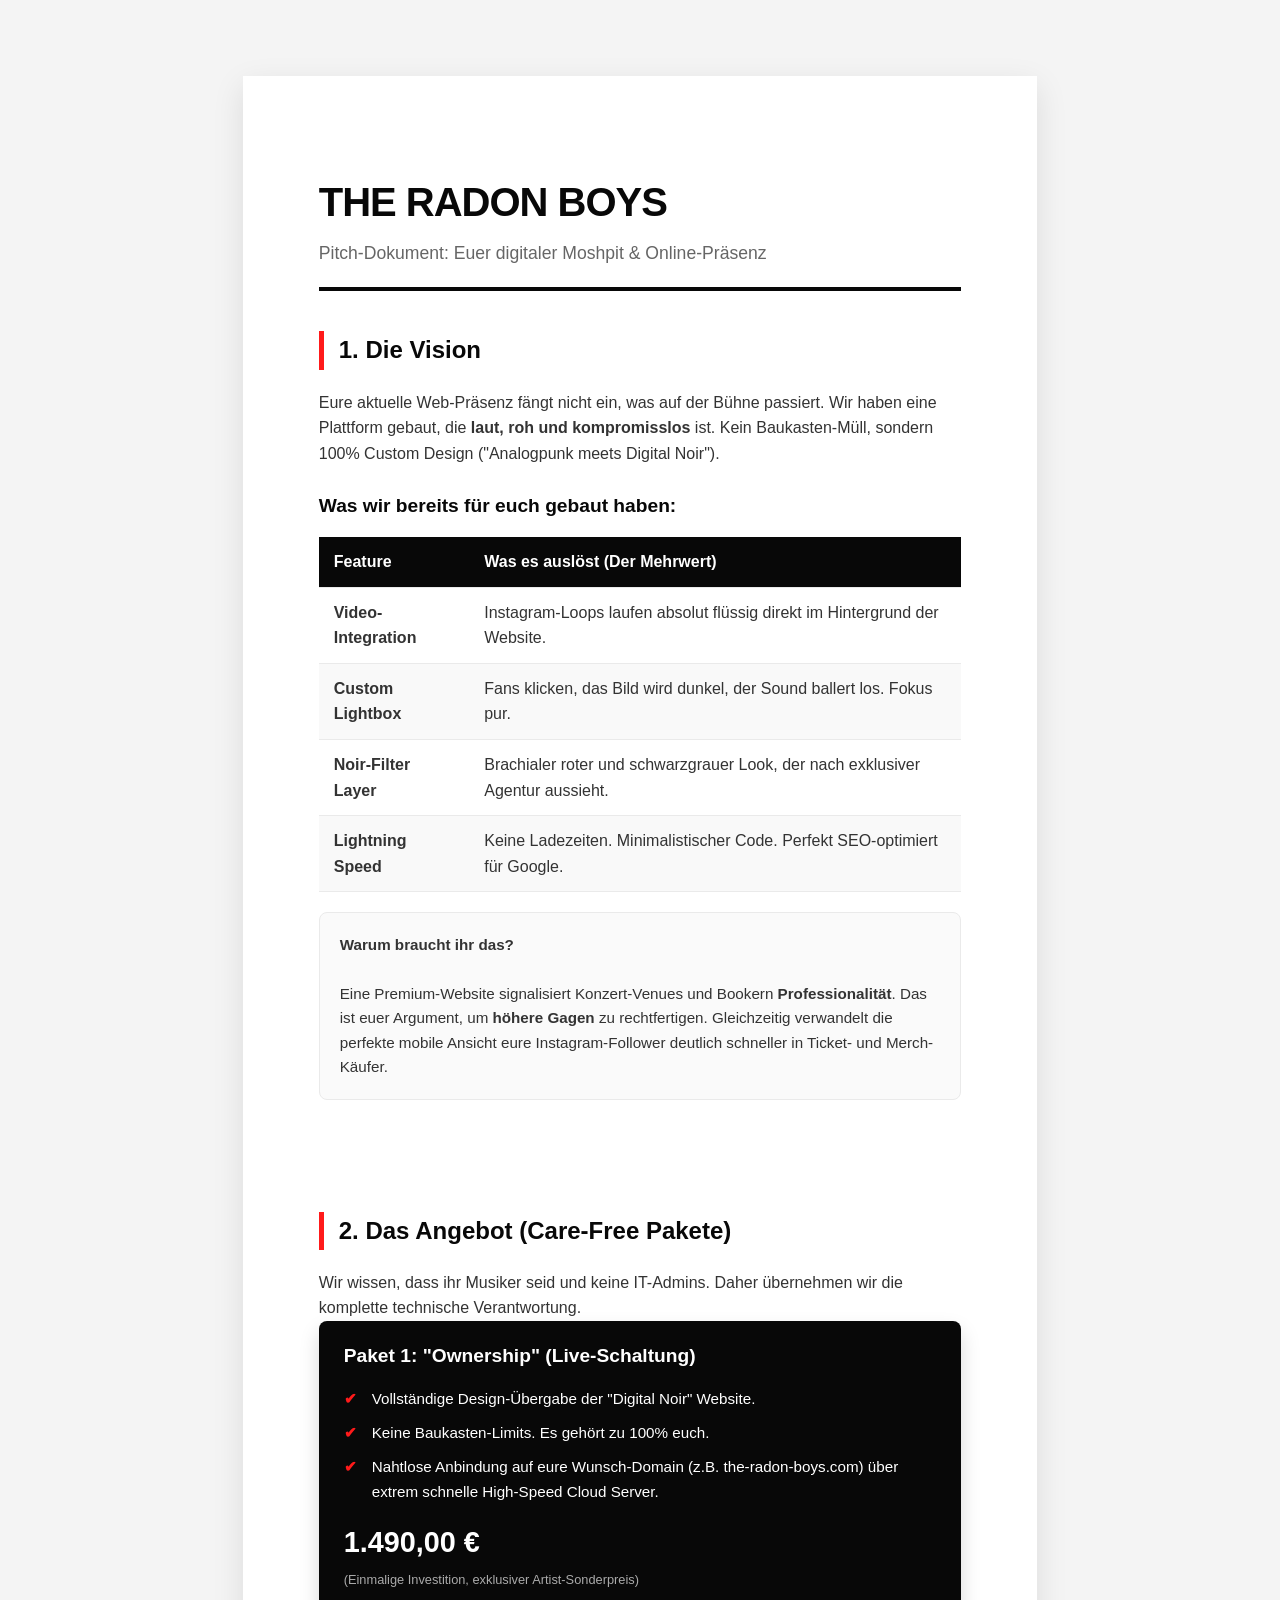
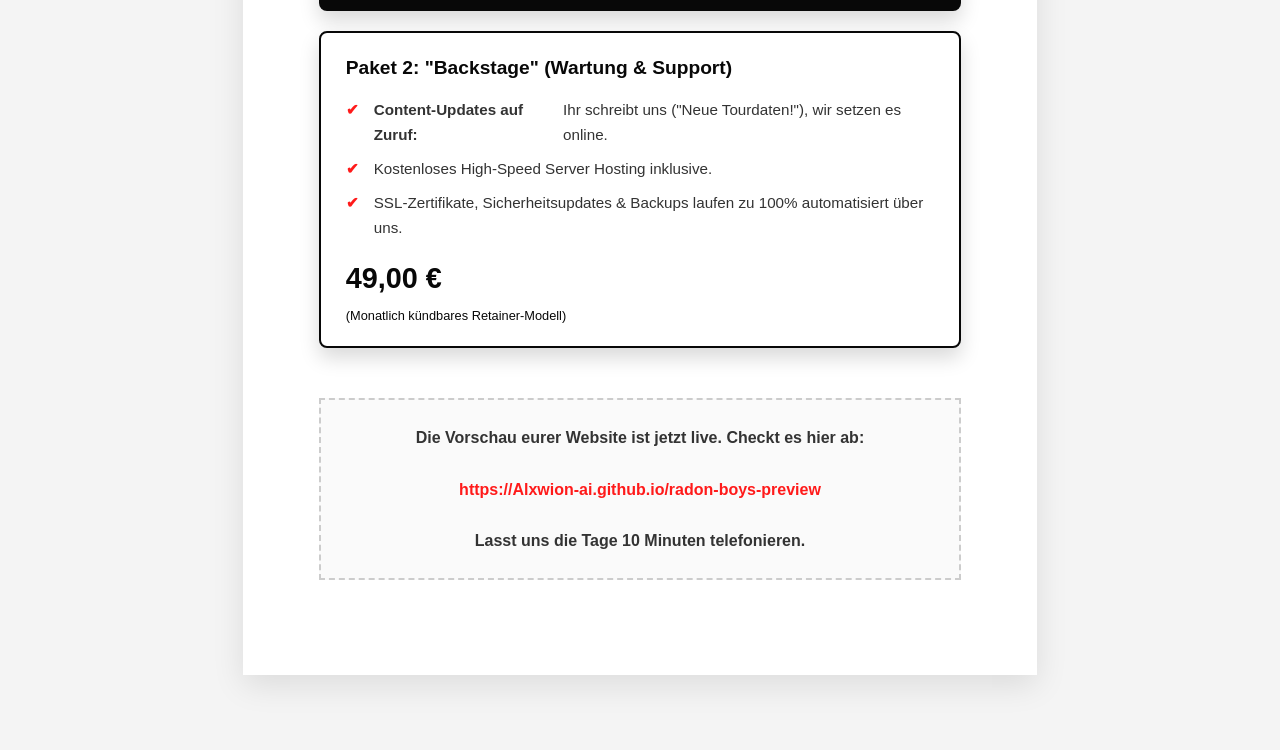
==== Pitch-Deck.html @ 9fa1e7a2 "Final adjustments: Orange Noir style, radioactive logo, and new folk hero image" ====
<!DOCTYPE html>
<html lang="de">
<head>
    <meta charset="UTF-8">
    <meta name="viewport" content="width=device-width, initial-scale=1.0">
    <title>Pitch Deck: The Radon Boys</title>
    <style>
        :root {
            --black: #080808;
            --white: #ffffff;
            --red: #FF1A1A;
            --light-grey: #f4f4f4;
            --dark-grey: #333333;
        }
        * { box-sizing: border-box; margin: 0; padding: 0; }
        body {
            font-family: 'Inter', 'Segoe UI', sans-serif;
            background-color: var(--light-grey);
            color: var(--dark-grey);
            line-height: 1.6;
        }
        /* A4 Paper Simulation */
        .page {
            width: 210mm;
            min-height: 297mm;
            background: var(--white);
            margin: 20mm auto;
            padding: 25mm 20mm;
            box-shadow: 0 10px 30px rgba(0,0,0,0.1);
        }
        
        .header {
            border-bottom: 4px solid var(--black);
            padding-bottom: 20px;
            margin-bottom: 30px;
        }
        .header h1 {
            font-size: 2.5rem;
            color: var(--black);
            text-transform: uppercase;
            letter-spacing: -1px;
            margin-bottom: 5px;
        }
        .header p {
            font-size: 1.1rem;
            color: #666;
            font-weight: 500;
        }

        h2 {
            font-size: 1.5rem;
            color: var(--black);
            border-left: 5px solid var(--red);
            padding-left: 15px;
            margin-top: 40px;
            margin-bottom: 20px;
        }
        h3 {
            font-size: 1.2rem;
            color: var(--black);
            margin-top: 25px;
            margin-bottom: 15px;
        }

        .highlight-box {
            background-color: #FAFAFA;
            border: 1px solid #EAEAEA;
            border-radius: 8px;
            padding: 20px;
            margin: 20px 0;
            font-size: 0.95rem;
        }

        table {
            width: 100%;
            border-collapse: collapse;
            margin-top: 15px;
        }
        th, td {
            text-align: left;
            padding: 12px 15px;
            border-bottom: 1px solid #EAEAEA;
        }
        th { background-color: var(--black); color: var(--white); }
        tr:nth-child(even) { background-color: #F9F9F9; }

        .price-box {
            background: var(--black);
            color: var(--white);
            padding: 20px 25px;
            border-radius: 8px;
            margin-bottom: 20px;
            box-shadow: 0 10px 20px rgba(0,0,0,0.15);
        }
        .price-box h3 { color: var(--white); margin-top: 0; border: none; padding: 0; }
        .price-box ul { list-style: none; margin-top: 15px; }
        .price-box ul li { margin-bottom: 10px; font-size: 0.95rem; display: flex; align-items: flex-start; }
        .price-box ul li::before { content: '✔'; color: var(--red); font-weight: bold; margin-right: 15px; }
        .price-tag { font-size: 1.8rem; font-weight: 800; color: #fff; margin-top: 15px; display: block; }
        .price-subtitle { font-size: 0.8rem; color: #aaa; margin-top: 5px; display: block; }

        .cta-box {
            margin-top: 50px;
            text-align: center;
            padding: 25px;
            background: #FAFAFA;
            border: 2px dashed #CCC;
            font-weight: bold;
        }
        .link { color: var(--red); text-decoration: none; word-break: break-all; }

        /* Print Settings for PDF generation */
        @media print {
            body { background: var(--white); }
            .page { width: 100%; height: auto; margin: 0; padding: 0; box-shadow: none; }
            .price-box { page-break-inside: avoid; -webkit-print-color-adjust: exact; print-color-adjust: exact; }
            th { -webkit-print-color-adjust: exact; print-color-adjust: exact; }
        }
    </style>
</head>
<body>

<div class="page">
    <div class="header">
        <h1>THE RADON BOYS</h1>
        <p>Pitch-Dokument: Euer digitaler Moshpit & Online-Präsenz</p>
    </div>

    <h2>1. Die Vision</h2>
    <p>
        Eure aktuelle Web-Präsenz fängt nicht ein, was auf der Bühne passiert. Wir haben eine Plattform gebaut, die <strong>laut, roh und kompromisslos</strong> ist. Kein Baukasten-Müll, sondern 100% Custom Design ("Analogpunk meets Digital Noir").
    </p>

    <h3>Was wir bereits für euch gebaut haben:</h3>
    <table>
        <thead>
            <tr>
                <th>Feature</th>
                <th>Was es auslöst (Der Mehrwert)</th>
            </tr>
        </thead>
        <tbody>
            <tr>
                <td><strong>Video-Integration</strong></td>
                <td>Instagram-Loops laufen absolut flüssig direkt im Hintergrund der Website.</td>
            </tr>
            <tr>
                <td><strong>Custom Lightbox</strong></td>
                <td>Fans klicken, das Bild wird dunkel, der Sound ballert los. Fokus pur.</td>
            </tr>
            <tr>
                <td><strong>Noir-Filter Layer</strong></td>
                <td>Brachialer roter und schwarzgrauer Look, der nach exklusiver Agentur aussieht.</td>
            </tr>
            <tr>
                <td><strong>Lightning Speed</strong></td>
                <td>Keine Ladezeiten. Minimalistischer Code. Perfekt SEO-optimiert für Google.</td>
            </tr>
        </tbody>
    </table>

    <div class="highlight-box">
        <strong>Warum braucht ihr das?</strong><br><br>
        Eine Premium-Website signalisiert Konzert-Venues und Bookern <strong>Professionalität</strong>. Das ist euer Argument, um <strong>höhere Gagen</strong> zu rechtfertigen. Gleichzeitig verwandelt die perfekte mobile Ansicht eure Instagram-Follower deutlich schneller in Ticket- und Merch-Käufer.
    </div>
<br>
<br>
    <h2>2. Das Angebot (Care-Free Pakete)</h2>
    <p>Wir wissen, dass ihr Musiker seid und keine IT-Admins. Daher übernehmen wir die komplette technische Verantwortung.</p>

    <div class="price-box">
        <h3>Paket 1: "Ownership" (Live-Schaltung)</h3>
        <ul>
            <li>Vollständige Design-Übergabe der "Digital Noir" Website.</li>
            <li>Keine Baukasten-Limits. Es gehört zu 100% euch.</li>
            <li>Nahtlose Anbindung auf eure Wunsch-Domain (z.B. the-radon-boys.com) über extrem schnelle High-Speed Cloud Server.</li>
        </ul>
        <span class="price-tag">1.490,00 €</span>
        <span class="price-subtitle">(Einmalige Investition, exklusiver Artist-Sonderpreis)</span>
    </div>

    <div class="price-box" style="background: #ffffff; color: var(--black); border: 2px solid var(--black);">
        <h3 style="color: var(--black);">Paket 2: "Backstage" (Wartung & Support)</h3>
        <ul style="color: var(--dark-grey);">
            <li><strong>Content-Updates auf Zuruf:</strong> Ihr schreibt uns ("Neue Tourdaten!"), wir setzen es online.</li>
            <li>Kostenloses High-Speed Server Hosting inklusive.</li>
            <li>SSL-Zertifikate, Sicherheitsupdates & Backups laufen zu 100% automatisiert über uns.</li>
        </ul>
        <span class="price-tag" style="color: var(--black);">49,00 €</span>
        <span class="price-subtitle" style="color: var(--black);">(Monatlich kündbares Retainer-Modell)</span>
    </div>

    <div class="cta-box">
        Die Vorschau eurer Website ist jetzt live. Checkt es hier ab:<br><br>
        <a href="https://Alxwion-ai.github.io/radon-boys-preview" class="link">https://Alxwion-ai.github.io/radon-boys-preview</a>
        <br><br>
        Lasst uns die Tage 10 Minuten telefonieren.
    </div>
</div>

</body>
</html>
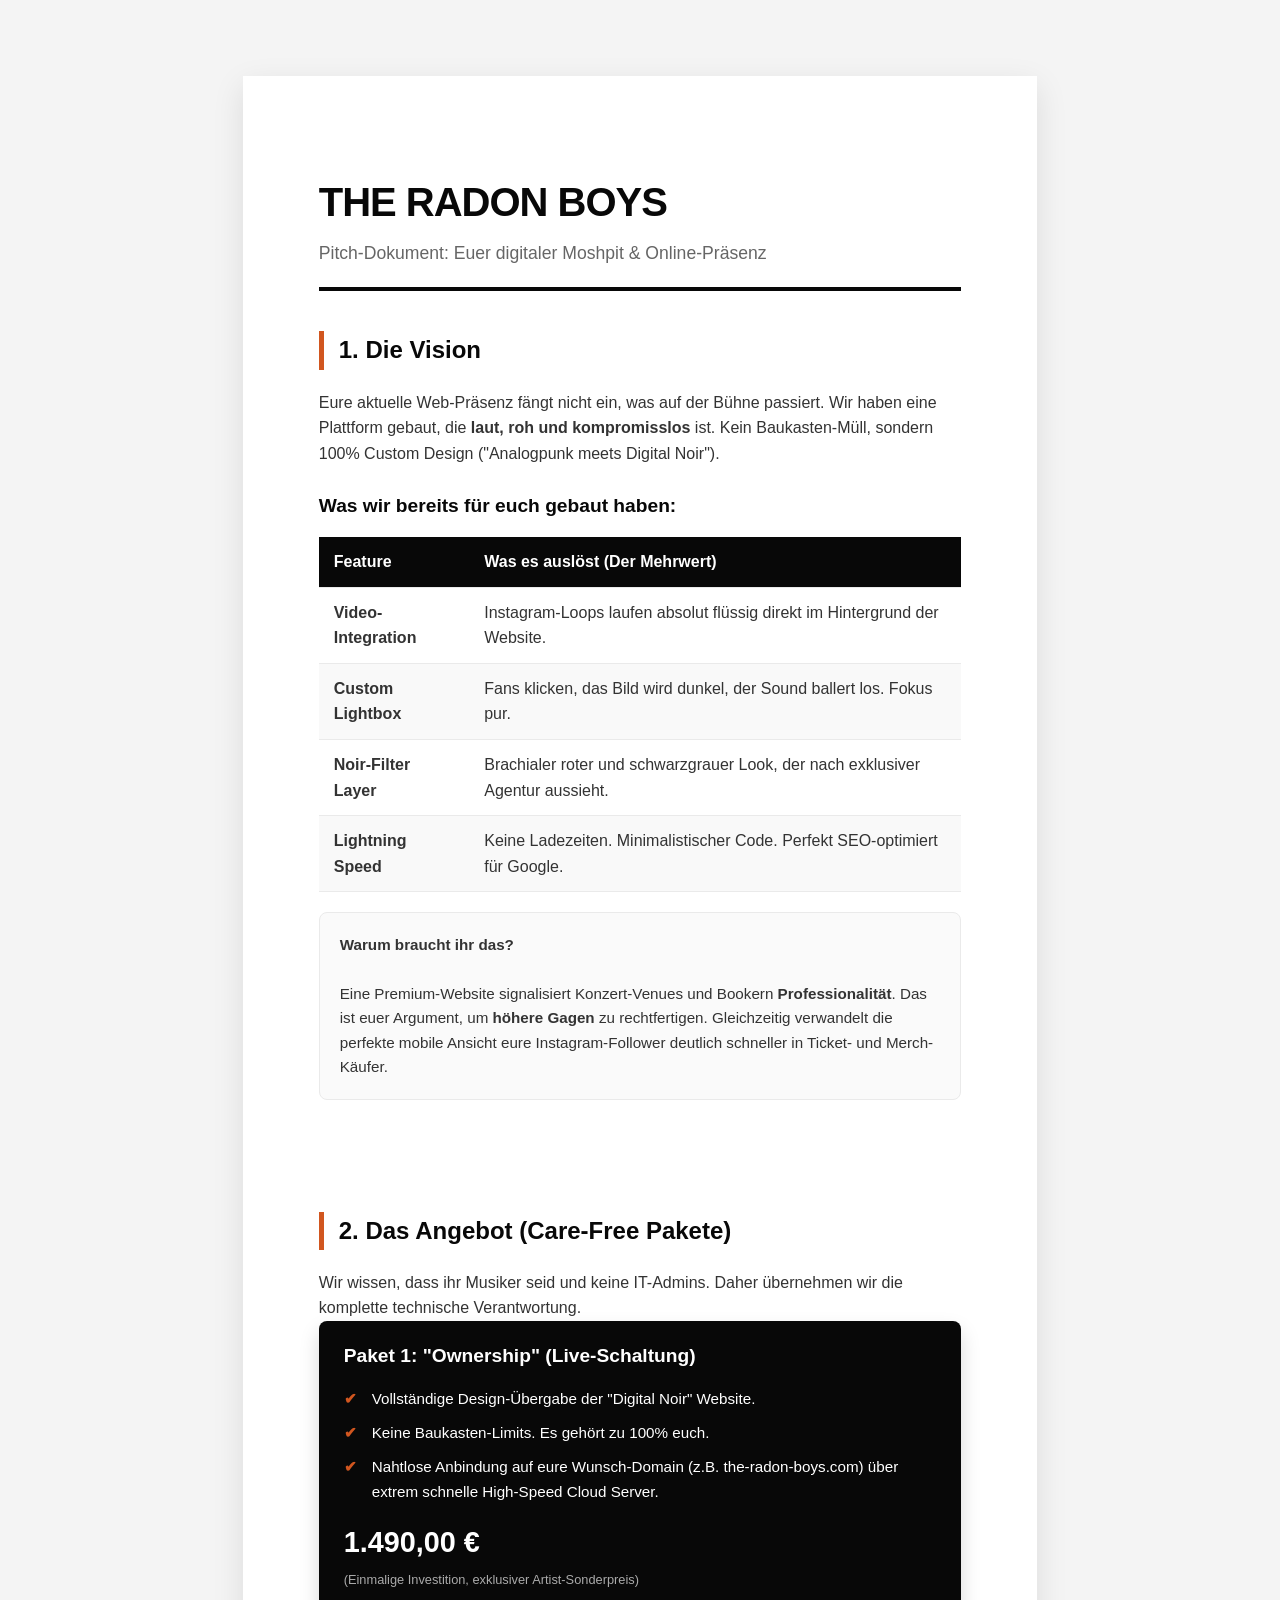
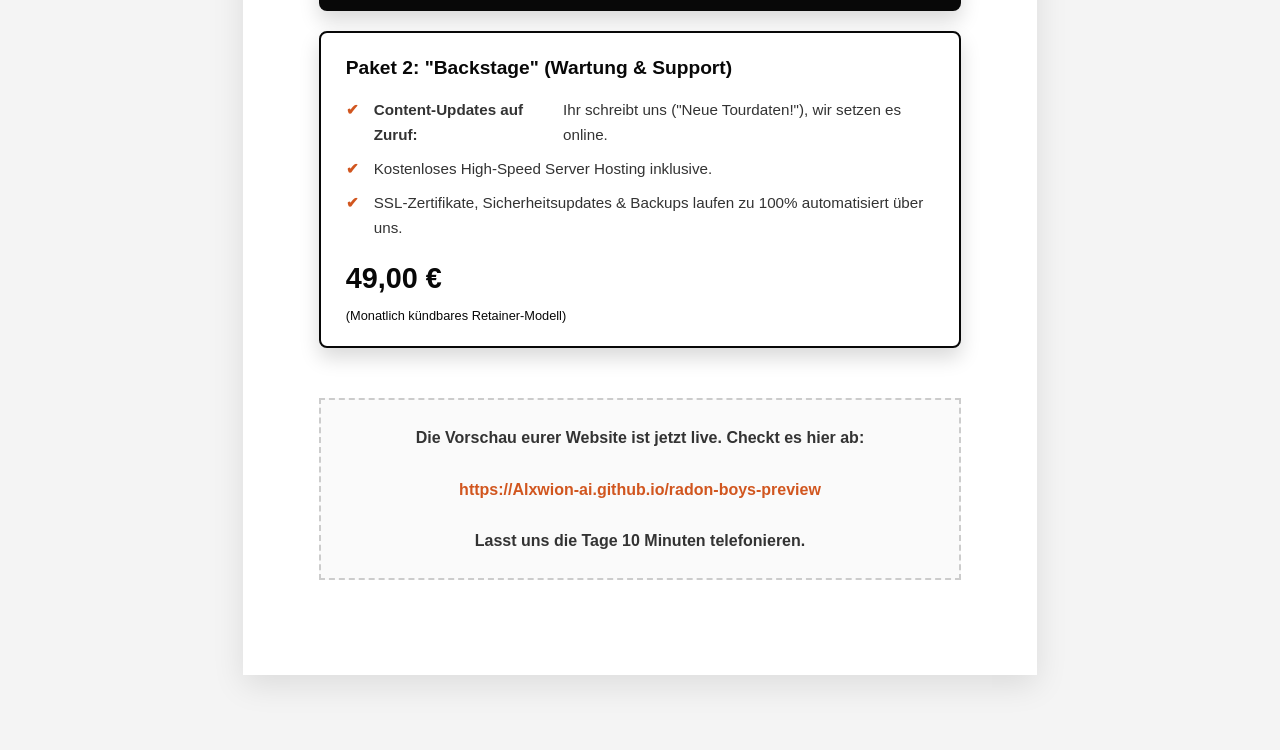
==== commit 916334c7: "Update Pitch-Deck colors to match new brand aesthetic" ====
--- a/Pitch-Deck.html
+++ b/Pitch-Deck.html
@@ -8,9 +8,10 @@
         :root {
             --black: #080808;
             --white: #ffffff;
-            --red: #FF1A1A;
+            --red: #d1561f; /* Custom Rust Orange */
             --light-grey: #f4f4f4;
             --dark-grey: #333333;
+            --yellow: #e6a845; /* Custom Amber Orange */
         }
         * { box-sizing: border-box; margin: 0; padding: 0; }
         body {
